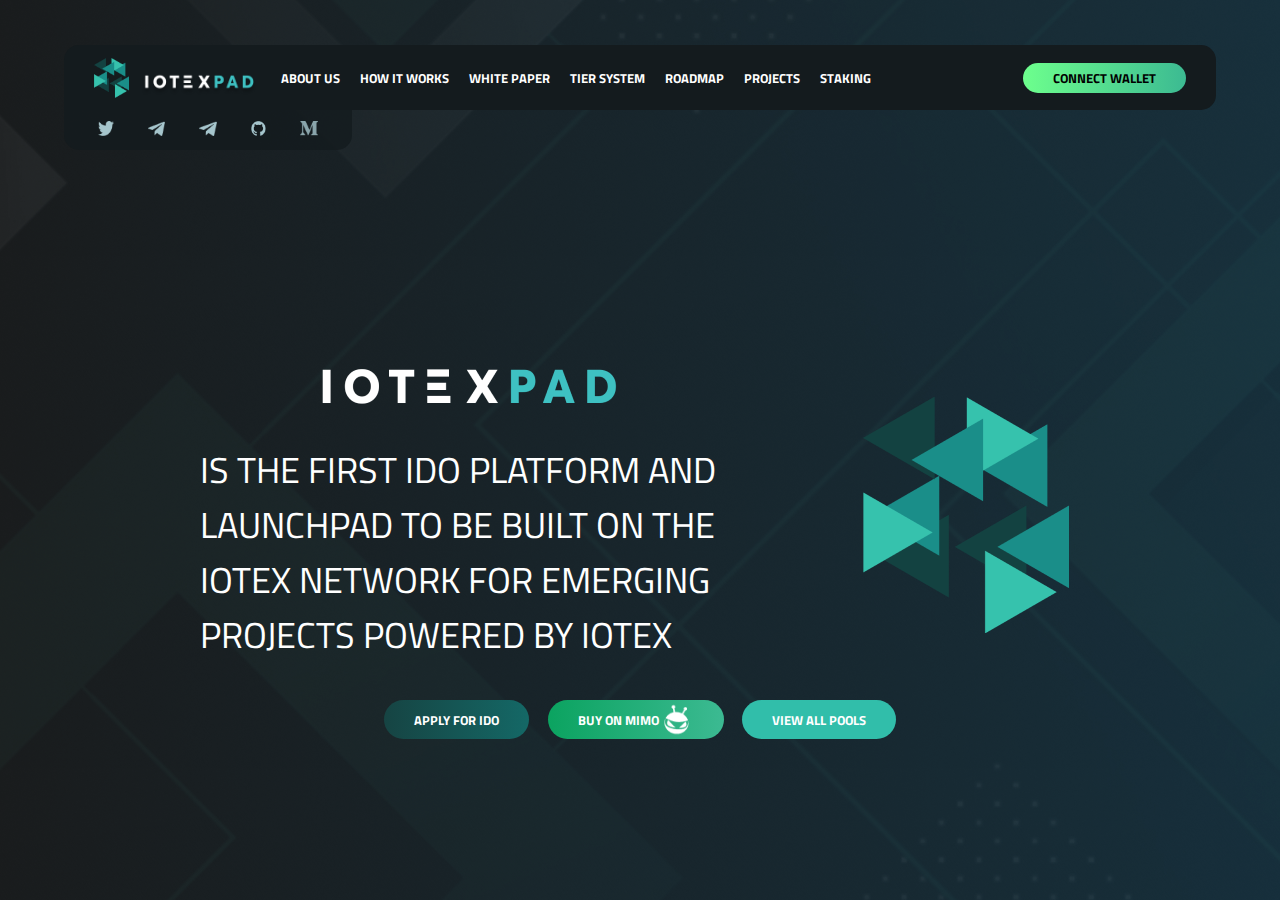
==== i.html @ bbb07a0a "Initial commit" ====
<!DOCTYPE html>
<html lang="en">

<head>
    <meta charset="UTF-8">
    <meta http-equiv="X-UA-Compatible" content="IE=edge">
    <meta name="viewport" content="width=device-width, initial-scale=1.0">
    <title>Document</title>
    <link rel="stylesheet" href="styles.css" />
    <!-- <link rel="preconnect" href="https://fonts.googleapis.com">
    <link rel="preconnect" href="https://fonts.gstatic.com" crossorigin>
    <link href="https://fonts.googleapis.com/css2?family=Titillium+Web&display=swap" rel="stylesheet"> -->

    <link rel="preconnect" href="https://fonts.googleapis.com">
    <link rel="preconnect" href="https://fonts.gstatic.com" crossorigin>
    <link href="https://fonts.googleapis.com/css2?family=Titillium+Web:wght@300&display=swap" rel="stylesheet">
</head>

<body>
    <div class="container">
        <div class="section-1">
            <div class="section-1-overlay">
                <div class="header-links-container">
                    <div class="header">
                        <div class="logo">
                            <img src="Icons/iotexpad-icon.png" class="logo-icon" />
                            <img src="Icons/iotexpad-txt.png" class="logo-text" />
                        </div>
                        <div class="menu">
                            <a href="#">About Us</a>
                            <a href="#">How it works</a>
                            <a href="#">White Paper</a>
                            <a href="#">Tier System</a>
                            <a href="#">Roadmap</a>
                            <a href="#">Projects</a>
                            <a href="#">Staking</a>
                        </div>
                        <div class="action-connect-wallet">
                            Connect Wallet
                        </div>
                    </div>

                    <div class="social-links-container">
                        <div class="social-links">
                            <div class="social-link-icon">
                                <img src="./Icons/twitter.png" />
                            </div>
                            <div class="social-link-icon">
                                <img src="./Icons/telegram.png" />
                            </div>
                            <div class="social-link-icon">
                                <img src="./Icons/telegram.png" />
                            </div>
                            <div class="social-link-icon">
                                <img src="./Icons/github.png" />
                            </div>
                            <div class="social-link-icon">
                                <img src="./Icons/m-icon.png" />
                            </div>
                        </div>
                    </div>
                </div>
                <div class="description-container">
                    <div></div>
                    <div class="description">
                        <img src="./Icons/iotexpad-txt-2.png">
                        <h1>is the first IDO platform and <br />launchpad to be built on the <br />Iotex network for
                            emerging<br />
                            projects powered by iotex</h1>
                    </div>
                    <div class="description-logo">
                        <img src="./Icons/iotexpad-1.png" />
                    </div>
                    <div></div>
                </div>
                <div class="actions">
                    <div class="action-button btn1">Apply for ido</div>
                    <div class="action-button btn2">Buy on mimo<img src="./Icons/WGHT1.png" /></div>
                    <div class="action-button btn3">View all pools</div>
                </div>
            </div>
        </div>
    </div>
</body>

</html>
---- styles.css ----
* {
  margin: 0;
  padding: 0;
  box-sizing: border-box;
}
.section-1 {
  width: 100%;
  height: 100vh;
  background: url("./abstraktnyi-geometricheskii-linii-background-fon\ 1.png");
  position: relative;
  background-size: cover;
  background-position: top;
  background-repeat: no-repeat;
}

.section-1-overlay {
  position: absolute;
  width: 100%;
  height: 100vh;
  background: url("./Rectangle\ 73.png");
  display: flex;
  align-items: center;
  flex-direction: column;
}
.header-links-container {
  width: 73%;
}
.header {
  display: flex;
  background-color: #141b1e;
  /* opacity: 0.8; */
  height: 65px;
  width: 100%;
  margin-top: 45px;
  border-radius: 15px 15px 15px 0px;
  padding: 30px;
  justify-content: space-between;
  align-items: center;
}
.logo {
  display: flex;
  color: white;
  align-items: center;
  justify-content: center;
}
.logo-icon {
  height: 40px;
}
.logo-text {
  position: absolute;
  padding-left: 140px;
  padding-top: 10px;
  height: 100px;
}
.menu {
  display: flex;
  align-items: center;
}
.menu a {
  color: white;
  text-decoration: none;
  text-transform: uppercase;
  font-family: "Titillium Web", sans-serif;
  font-weight: bold;
  font-size: small;
  padding: 0 14px;
  font-weight: 700;
}
.action-connect-wallet {
  display: flex;
  align-items: center;
  color: black;
  font-family: "Titillium Web", sans-serif;
  font-weight: bold;
  text-transform: uppercase;
  font-size: smaller;
  padding: 5px 30px;
  background: linear-gradient(to right, #6dff8d, #3cba92);
  border-radius: 30px;
}
.social-links-container {
  width: 100%;
}

.social-links {
  height: 40px;
  width: 16%;
  background-color: black;
  border-radius: 0px 0px 15px 15px;
  background-color: #141b1e;
  opacity: 0.8;
  display: flex;
  align-items: center;
  justify-content: space-evenly;
}
.social-link-icon {
  cursor: pointer;
}
.social-link-icon img {
  height: 15px;
}
.description-container {
  height: 70vh;
  width: 100%;
  display: flex;
  align-items: center;
  justify-content: space-around;
}
.description img {
  margin-left: -75px;
}
.description {
  display: flex;
  flex-direction: column;
  justify-content: center;
  align-items: center;
}
.description h1 {
  color: white;
  text-transform: uppercase;
  font-family: "Titillium Web", sans-serif;
  font-size: 36px;
  font-weight: 500;
  margin-top: -50px;
}
.description-logo {
  display: flex;
  width: 20%;
}
.description-logo img {
  padding-top: 100px;
}

.actions {
  display: flex;
  width: 40%;
  justify-content: space-between;
  margin-top: -80px;
}
.action-button {
  color: white;
  text-transform: uppercase;
  font-weight: bold;
  font-size: smaller;
  background-color: inherit;
  font-family: "Titillium Web", sans-serif;
  padding: 2px 30px;
  border-radius: 20px;
  display: flex;
  align-items: center;
  cursor: pointer;
}
.btn1 {
  background: linear-gradient(to right, #164443, #146866);
}
.btn2 {
  background: linear-gradient(to right, #0ba360, #3cba92);
}
.btn2 img {
  height: 35px;
}
.btn3 {
  background-color: #31beaa;
}

@media (max-width: 1550px) {
  .header-links-container {
    width: 80%;
  }
  .social-links {
    width: 20%;
  }
  .menu a {
    padding: 0 10px;
  }
}

@media (max-width: 1400px) {
  .header-links-container {
    width: 90%;
  }

  .social-links {
    width: 25%;
  }
}

@media (max-width: 1200px) {
  .menu {
    display: none;
  }
  .social-links {
    width: 30%;
  }
}

@media (max-width: 900px) {
  .social-links {
    width: 38%;
  }
}
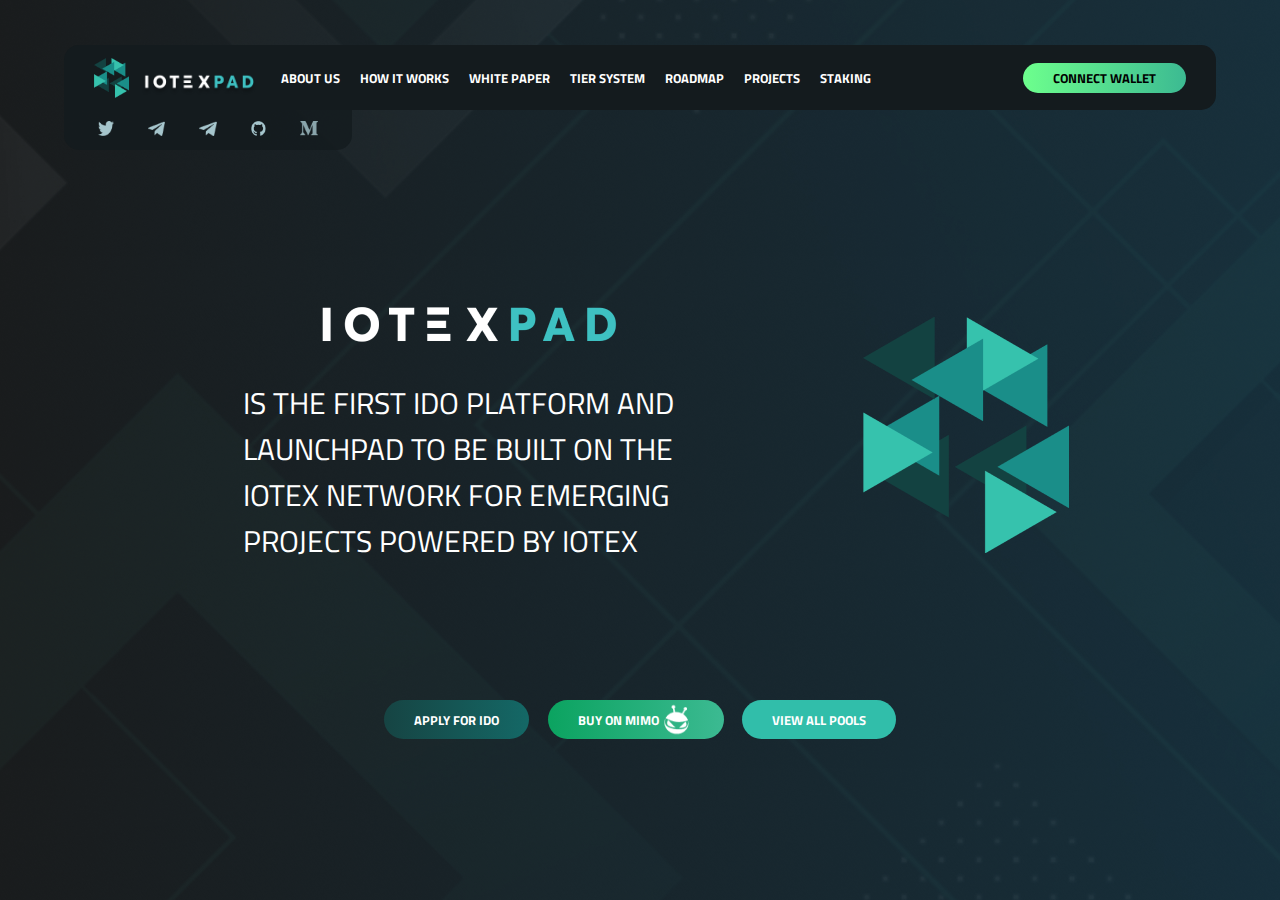
==== commit 722c95d5: "Social links added" ====
--- a/i.html
+++ b/i.html
@@ -42,20 +42,36 @@
 
                     <div class="social-links-container">
                         <div class="social-links">
+                            
                             <div class="social-link-icon">
-                                <img src="./Icons/twitter.png" />
+                                <a href="https://twitter.com/iotexpad" target="_blank">
+                                    <img src="./Icons/twitter.png" />
+                                </a>
                             </div>
+
                             <div class="social-link-icon">
-                                <img src="./Icons/telegram.png" />
+                                <a href="https://t.me/iotexpad" target="_blank">
+                                    <img src="./Icons/telegram.png" />
+                                </a>
                             </div>
+                            
                             <div class="social-link-icon">
-                                <img src="./Icons/telegram.png" />
+                                <a href="https://t.me/iotexpadANN" target="_blank">                                
+                                    <img src="./Icons/telegram.png" />
+                                </a>
                             </div>
+
                             <div class="social-link-icon">
-                                <img src="./Icons/github.png" />
+                                <a href="https://github.com/iotexpad" target="_blank">     
+                                    <img src="./Icons/github.png" />
+                                </a>
                             </div>
+                            
+                            
                             <div class="social-link-icon">
-                                <img src="./Icons/m-icon.png" />
+                                <a href="#" > 
+                                    <img src="./Icons/m-icon.png" />
+                                </a>
                             </div>
                         </div>
                     </div>
@@ -74,9 +90,12 @@
                     <div></div>
                 </div>
                 <div class="actions">
-                    <div class="action-button btn1">Apply for ido</div>
-                    <div class="action-button btn2">Buy on mimo<img src="./Icons/WGHT1.png" /></div>
-                    <div class="action-button btn3">View all pools</div>
+                    <div 
+                    class="action-button btn1">
+                    <a href="https://docs.google.com/forms/d/e/1FAIpQLSe9-WnDH1vS8uAlIwBDZBzivFwMJL2XA_P-uz24KcTECKHg4A/viewform?usp=pp_url">Apply for ido</a>
+                    </div>
+                    <div class="action-button btn2"><a href="">Buy on mimo</a><img src="./Icons/WGHT1.png" /></div>
+                    <div class="action-button btn3"><a href="">View all pools</a></div>
                 </div>
             </div>
         </div>
--- a/styles.css
+++ b/styles.css
@@ -115,6 +115,7 @@
   justify-content: center;
   align-items: center;
 }
+
 .description h1 {
   color: white;
   text-transform: uppercase;
@@ -123,10 +124,19 @@
   font-weight: 500;
   margin-top: -50px;
 }
+@media (max-width:1366px) {
+  .description-container{
+    margin-top: -80px;
+  }
+  .description h1{
+    font-size:30px;
+  }
+}
 .description-logo {
   display: flex;
   width: 20%;
 }
+
 .description-logo img {
   padding-top: 100px;
 }
@@ -135,7 +145,6 @@
   display: flex;
   width: 40%;
   justify-content: space-between;
-  margin-top: -80px;
 }
 .action-button {
   color: white;
@@ -150,6 +159,13 @@
   align-items: center;
   cursor: pointer;
 }
+.action-button a{
+  width:100%;
+  font-family: "Titillium Web", sans-serif;
+  color:white;
+  text-decoration: none;
+
+}
 .btn1 {
   background: linear-gradient(to right, #164443, #146866);
 }
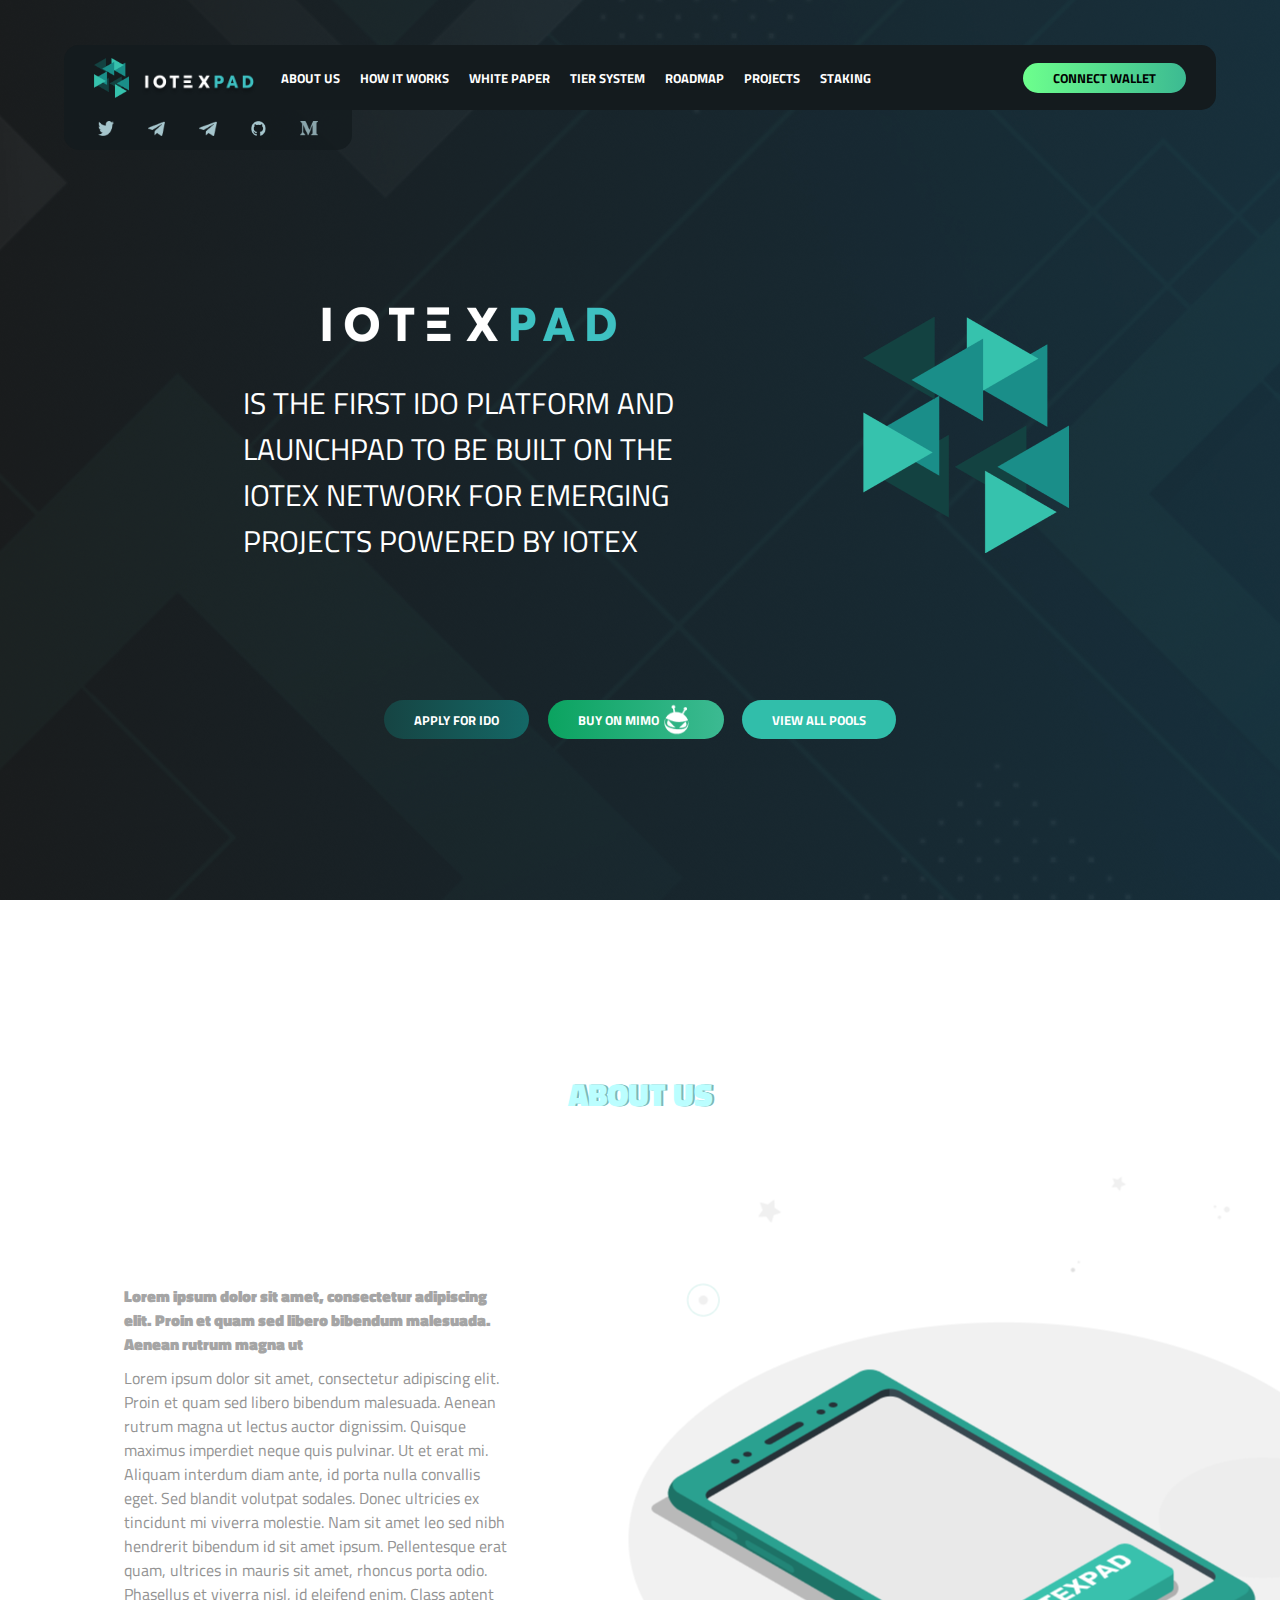
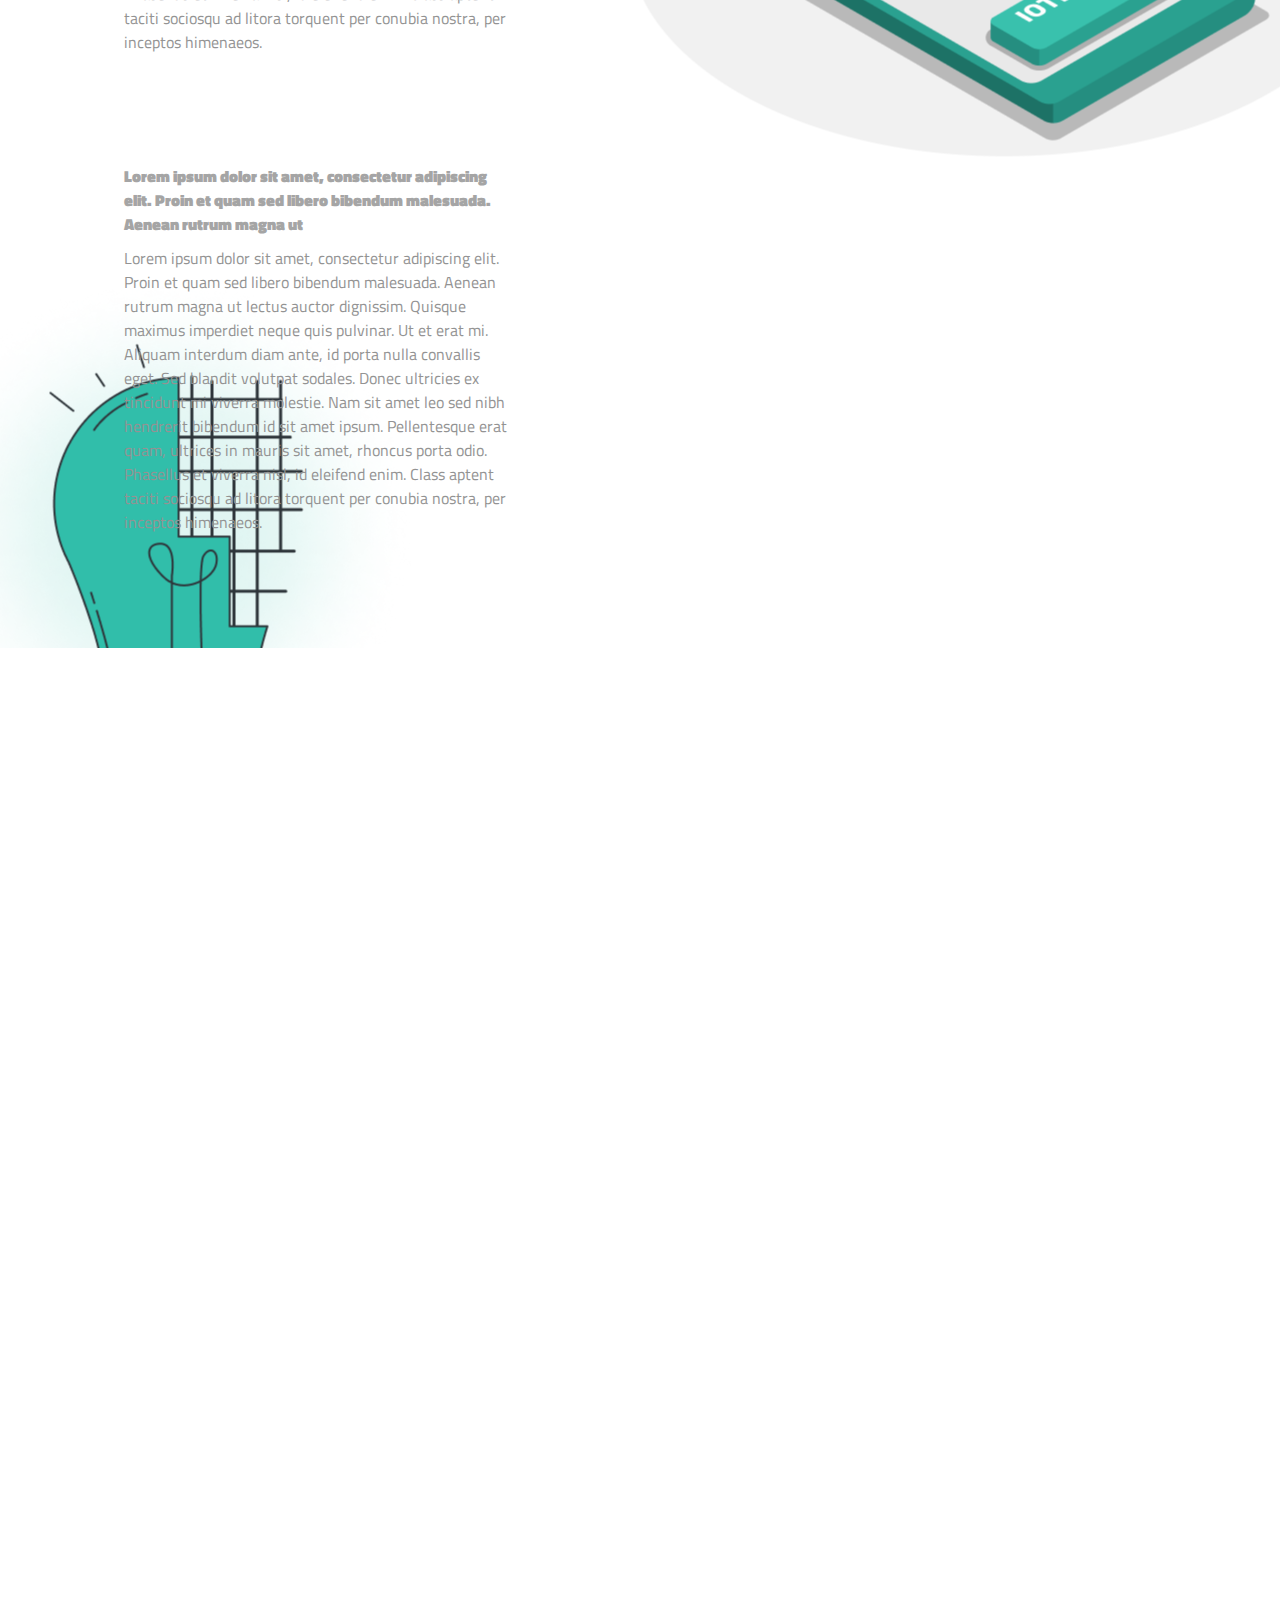
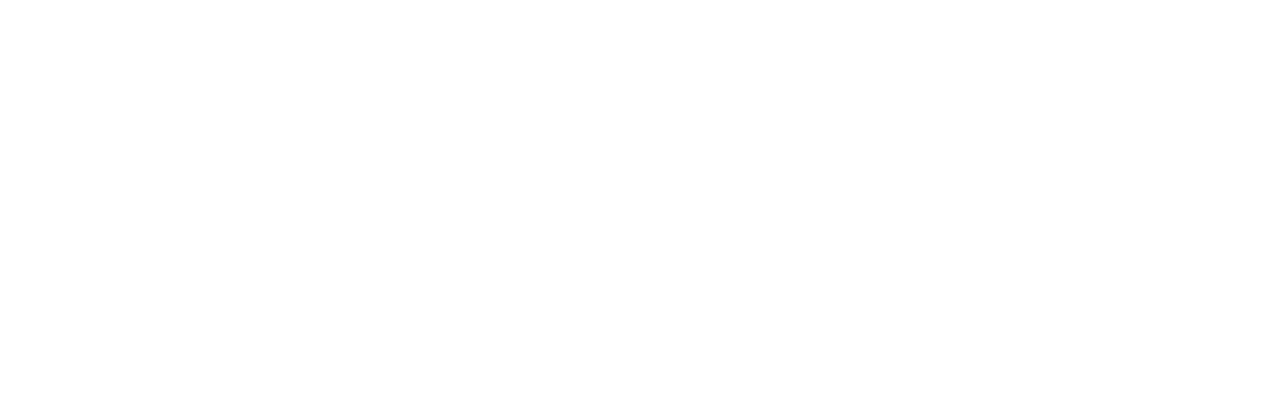
==== commit a8aaead9: "Creating Section 2" ====
--- a/i.html
+++ b/i.html
@@ -42,7 +42,7 @@
 
                     <div class="social-links-container">
                         <div class="social-links">
-                            
+
                             <div class="social-link-icon">
                                 <a href="https://twitter.com/iotexpad" target="_blank">
                                     <img src="./Icons/twitter.png" />
@@ -54,22 +54,22 @@
                                     <img src="./Icons/telegram.png" />
                                 </a>
                             </div>
-                            
+
                             <div class="social-link-icon">
-                                <a href="https://t.me/iotexpadANN" target="_blank">                                
+                                <a href="https://t.me/iotexpadANN" target="_blank">
                                     <img src="./Icons/telegram.png" />
                                 </a>
                             </div>
 
                             <div class="social-link-icon">
-                                <a href="https://github.com/iotexpad" target="_blank">     
+                                <a href="https://github.com/iotexpad" target="_blank">
                                     <img src="./Icons/github.png" />
                                 </a>
                             </div>
-                            
-                            
+
+
                             <div class="social-link-icon">
-                                <a href="#" > 
+                                <a href="#">
                                     <img src="./Icons/m-icon.png" />
                                 </a>
                             </div>
@@ -90,15 +90,72 @@
                     <div></div>
                 </div>
                 <div class="actions">
-                    <div 
-                    class="action-button btn1">
-                    <a href="https://docs.google.com/forms/d/e/1FAIpQLSe9-WnDH1vS8uAlIwBDZBzivFwMJL2XA_P-uz24KcTECKHg4A/viewform?usp=pp_url">Apply for ido</a>
+                    <div class="action-button btn1">
+                        <a
+                            href="https://docs.google.com/forms/d/e/1FAIpQLSe9-WnDH1vS8uAlIwBDZBzivFwMJL2XA_P-uz24KcTECKHg4A/viewform?usp=pp_url">Apply
+                            for ido</a>
                     </div>
                     <div class="action-button btn2"><a href="">Buy on mimo</a><img src="./Icons/WGHT1.png" /></div>
                     <div class="action-button btn3"><a href="">View all pools</a></div>
                 </div>
             </div>
         </div>
+        <!-- Section 2 -->
+        <div class="section-2">
+            <h1>About Us</h1>
+            <div class="mobile-icon">
+                <div class="mobile-icon-left-side">
+                    <div class="intro">
+                        <h2>What is iotexpad?</h2>
+                        <p class="subtitle">Lorem ipsum dolor sit amet, consectetur adipiscing elit. Proin et quam sed
+                            libero bibendum
+                            malesuada. Aenean rutrum magna ut</p>
+                        <p class="subtitle-2">Lorem ipsum dolor sit amet, consectetur adipiscing elit. Proin et quam sed
+                            libero bibendum
+                            malesuada. Aenean rutrum magna ut lectus auctor dignissim. Quisque maximus imperdiet neque
+                            quis
+                            pulvinar. Ut et erat mi. Aliquam interdum diam ante, id porta nulla convallis eget. Sed
+                            blandit
+                            volutpat sodales. Donec ultricies ex tincidunt mi viverra molestie. Nam sit amet leo sed
+                            nibh
+                            hendrerit bibendum id sit amet ipsum. Pellentesque erat quam, ultrices in mauris sit amet,
+                            rhoncus porta odio. Phasellus et viverra nisl, id eleifend enim. Class aptent taciti
+                            sociosqu ad
+                            litora torquent per conubia nostra, per inceptos himenaeos.</p>
+                        <br />
+                    </div>
+                    <div class="intro">
+                        <h2>Why choose us?</h2>
+                        <p class="subtitle">Lorem ipsum dolor sit amet, consectetur adipiscing elit. Proin et quam sed
+                            libero bibendum
+                            malesuada. Aenean rutrum magna ut</p>
+                        <p class="subtitle-2">Lorem ipsum dolor sit amet, consectetur adipiscing elit. Proin et quam sed
+                            libero bibendum
+                            malesuada. Aenean rutrum magna ut lectus auctor dignissim. Quisque maximus imperdiet neque
+                            quis
+                            pulvinar. Ut et erat mi. Aliquam interdum diam ante, id porta nulla convallis eget. Sed
+                            blandit
+                            volutpat sodales. Donec ultricies ex tincidunt mi viverra molestie. Nam sit amet leo sed
+                            nibh
+                            hendrerit bibendum id sit amet ipsum. Pellentesque erat quam, ultrices in mauris sit amet,
+                            rhoncus porta odio. Phasellus et viverra nisl, id eleifend enim. Class aptent taciti
+                            sociosqu ad
+                            litora torquent per conubia nostra, per inceptos himenaeos.</p>
+
+                    </div>
+
+                </div>
+                <div class="mobile-icon-right-side">
+
+                </div>
+            </div>
+
+
+
+        </div>
+
+
+
     </div>
 </body>
 
--- a/styles.css
+++ b/styles.css
@@ -2,6 +2,7 @@
   margin: 0;
   padding: 0;
   box-sizing: border-box;
+  font-family: "Titillium Web", sans-serif;
 }
 .section-1 {
   width: 100%;
@@ -55,6 +56,8 @@
 .menu {
   display: flex;
   align-items: center;
+  justify-content: center;
+  text-align: center;
 }
 .menu a {
   color: white;
@@ -65,6 +68,13 @@
   font-size: small;
   padding: 0 14px;
   font-weight: 700;
+  transition: linear 0.2s;
+  height: 40px;
+  margin-top: 20px;
+}
+.menu a:hover {
+  transform: translateY(3px);
+  border-bottom: 4px solid #164443;
 }
 .action-connect-wallet {
   display: flex;
@@ -124,14 +134,7 @@
   font-weight: 500;
   margin-top: -50px;
 }
-@media (max-width:1366px) {
-  .description-container{
-    margin-top: -80px;
-  }
-  .description h1{
-    font-size:30px;
-  }
-}
+
 .description-logo {
   display: flex;
   width: 20%;
@@ -159,12 +162,11 @@
   align-items: center;
   cursor: pointer;
 }
-.action-button a{
-  width:100%;
-  font-family: "Titillium Web", sans-serif;
-  color:white;
+.action-button a {
+  width: 100%;
+  font-family: "Titillium Web", sans-serif;
+  color: white;
   text-decoration: none;
-
 }
 .btn1 {
   background: linear-gradient(to right, #164443, #146866);
@@ -179,6 +181,76 @@
   background-color: #31beaa;
 }
 
+/* Section 2 Style  */
+.section-2 {
+  background: url("./resources/BG.png");
+  height: 300vh;
+  background-position: center;
+  background-repeat: no-repeat;
+  background-size: cover;
+
+  display: flex;
+  flex-direction: column;
+  align-items: center;
+}
+.section-2 h1 {
+  color: #bbfeff;
+  font-weight: 900;
+  text-transform: uppercase;
+  margin-top: 170px;
+  text-shadow: 2px 0px #7cb7b8;
+}
+
+.mobile-icon {
+  background: url("./resources/Group\ 1550.png");
+  background-position: center;
+  background-size: auto;
+  height: 120vh;
+  width: 100%;
+  background-repeat: no-repeat;
+  margin-top: 50px;
+  color: white;
+  display: flex;
+}
+.mobile-icon-left-side {
+  width: 50%;
+  display: flex;
+  flex-direction: column;
+  align-items: center;
+  margin-top: 50px;
+}
+.mobile-icon-left-side .intro {
+  width: 80%;
+  display: flex;
+  flex-direction: column;
+  justify-content: center;
+  padding: 20px 60px;
+}
+.mobile-icon-left-side h2 {
+  text-transform: uppercase;
+  font-size: x-large;
+}
+.intro .subtitle {
+  color: #a5a5a5;
+  padding: 10px 0;
+  font-weight: 900;
+}
+.intro .subtitle-2 {
+  color: #939393;
+}
+.mobile-icon-right-side {
+}
+
+/* Media Queries */
+
+@media (max-width: 1366px) {
+  .description-container {
+    margin-top: -80px;
+  }
+  .description h1 {
+    font-size: 30px;
+  }
+}
 @media (max-width: 1550px) {
   .header-links-container {
     width: 80%;
